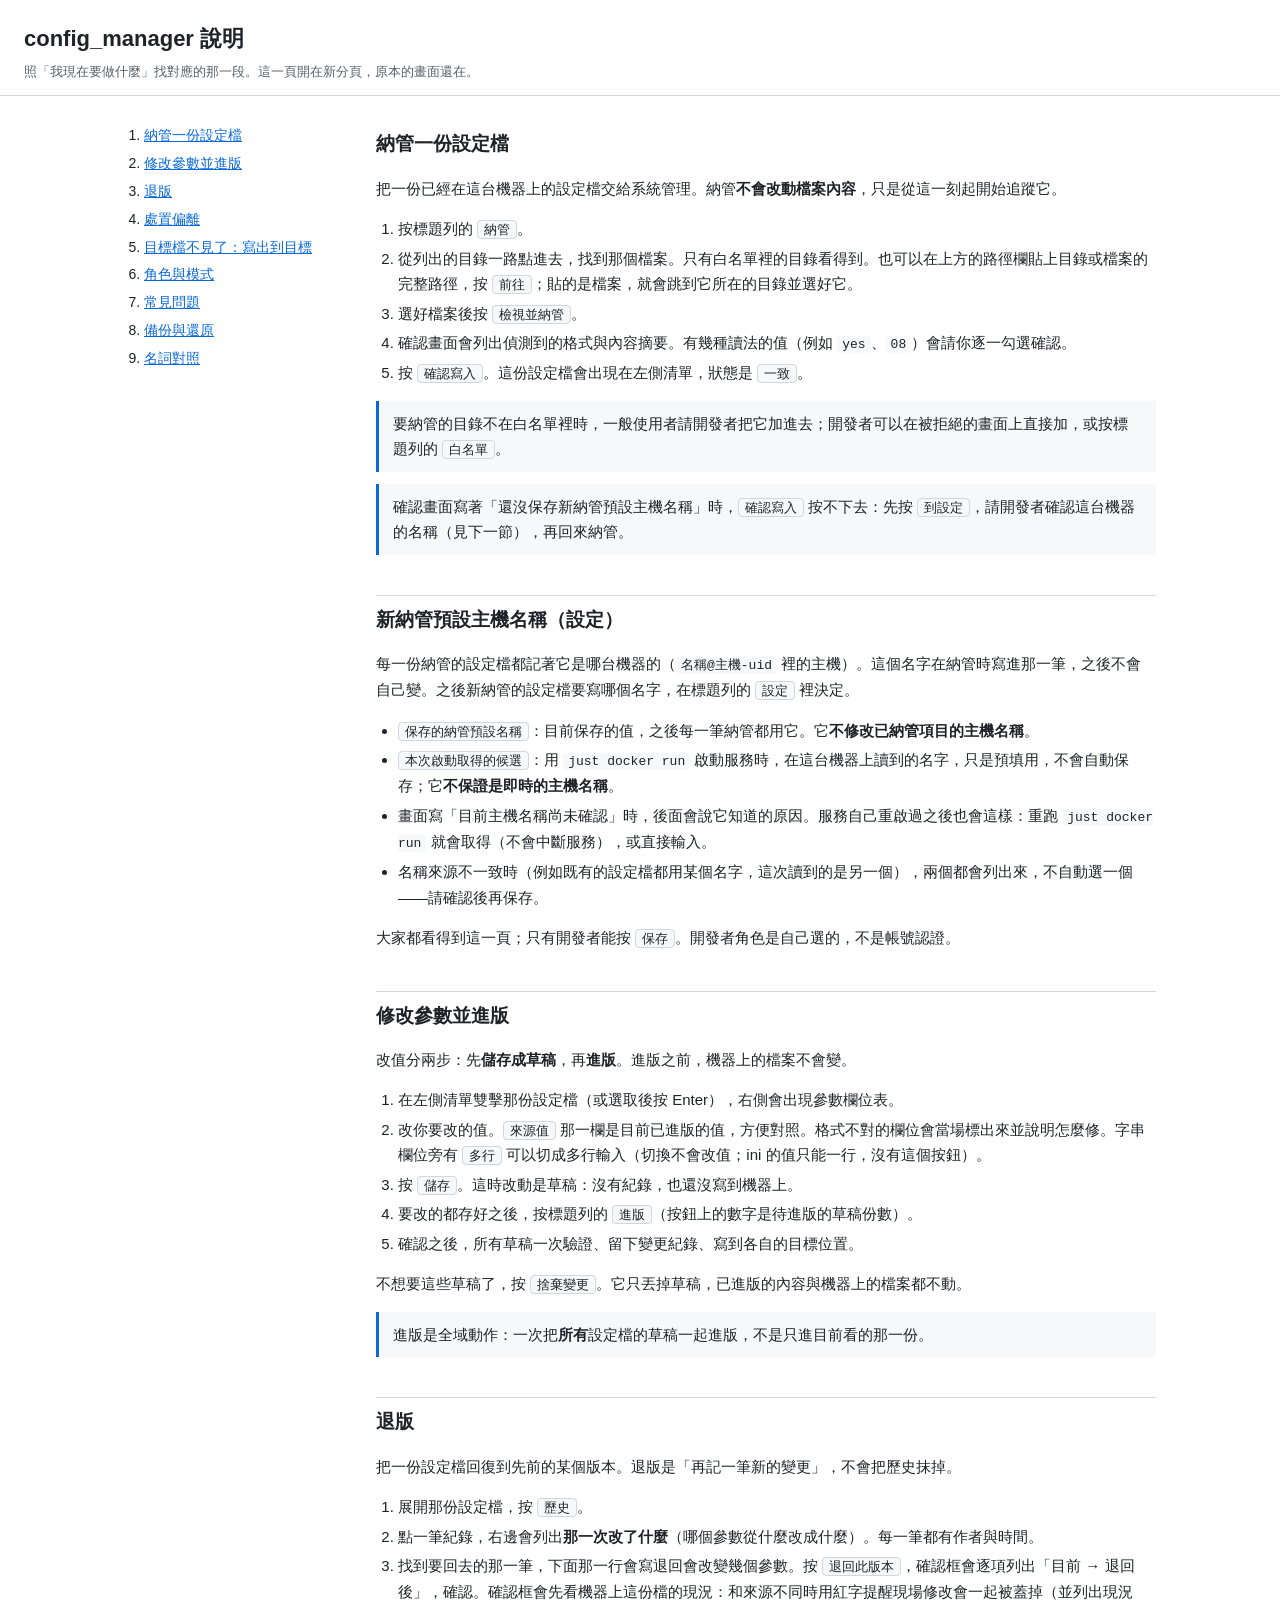
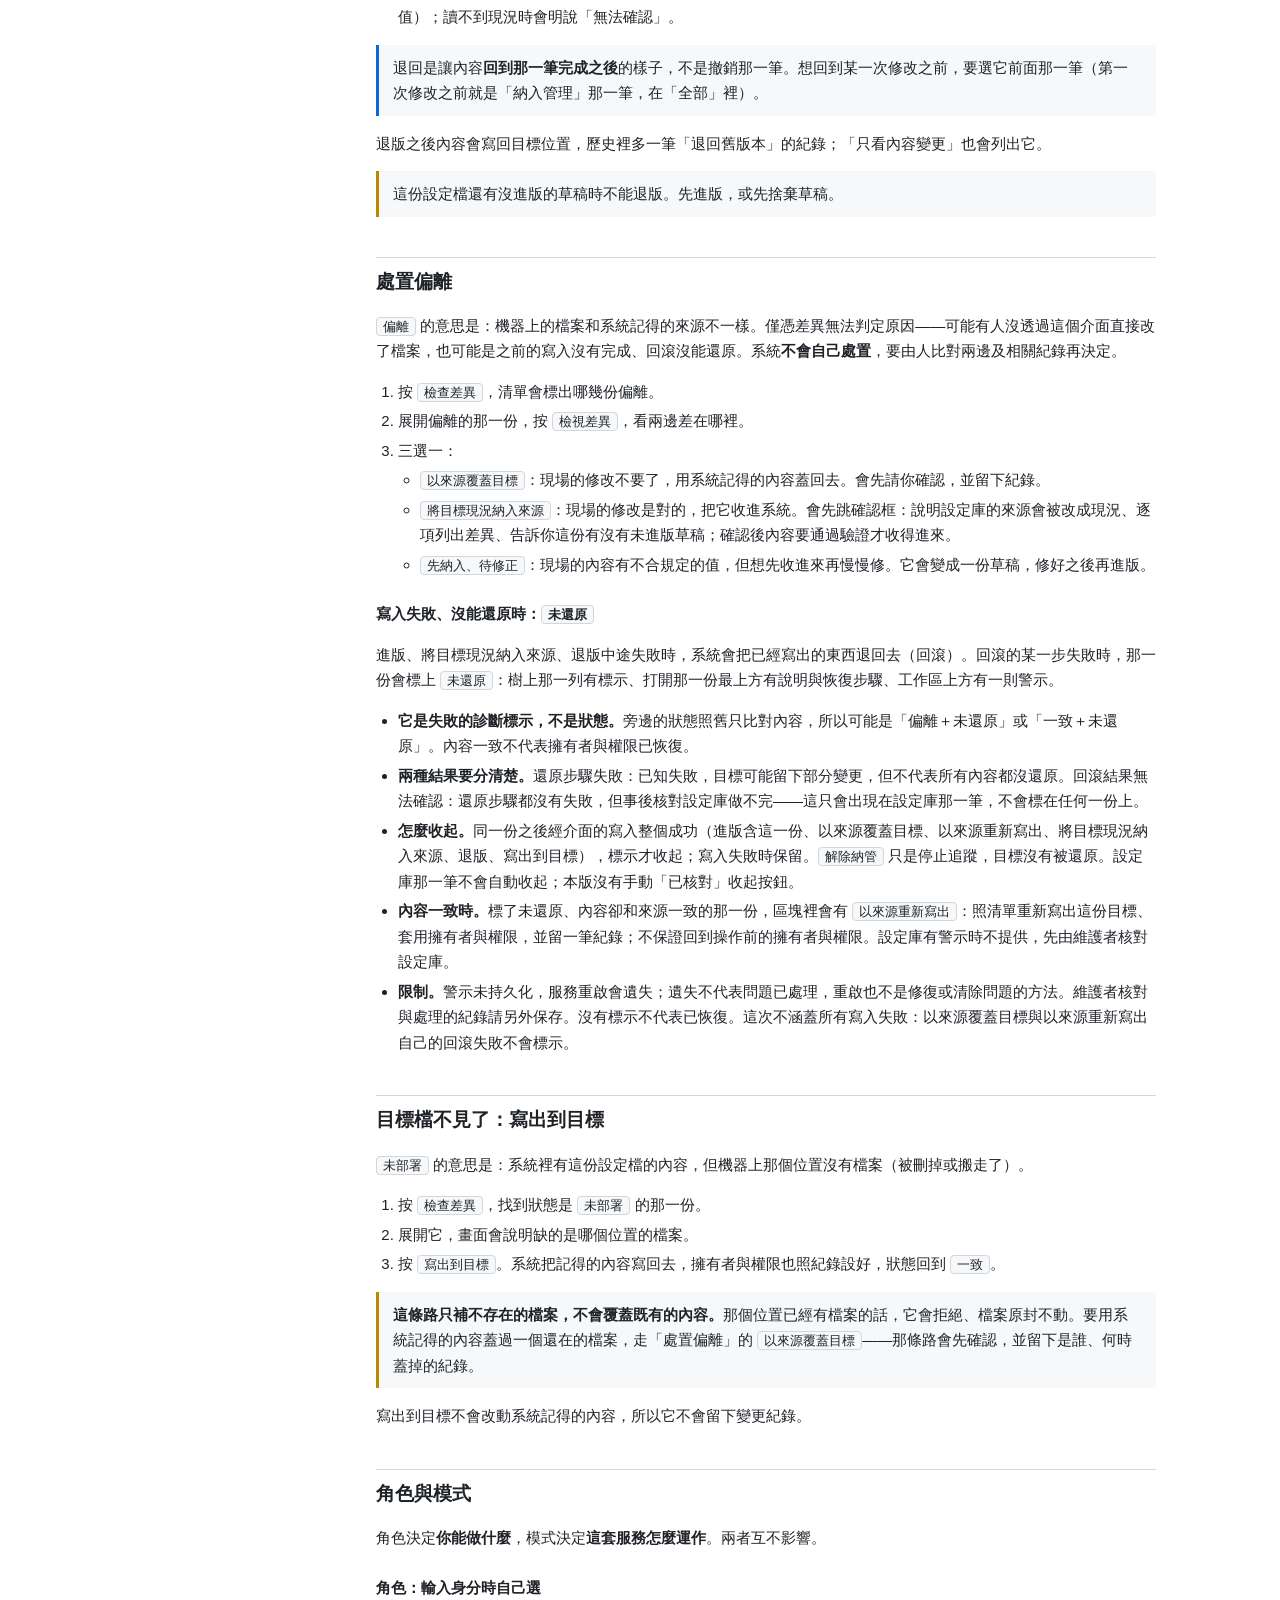
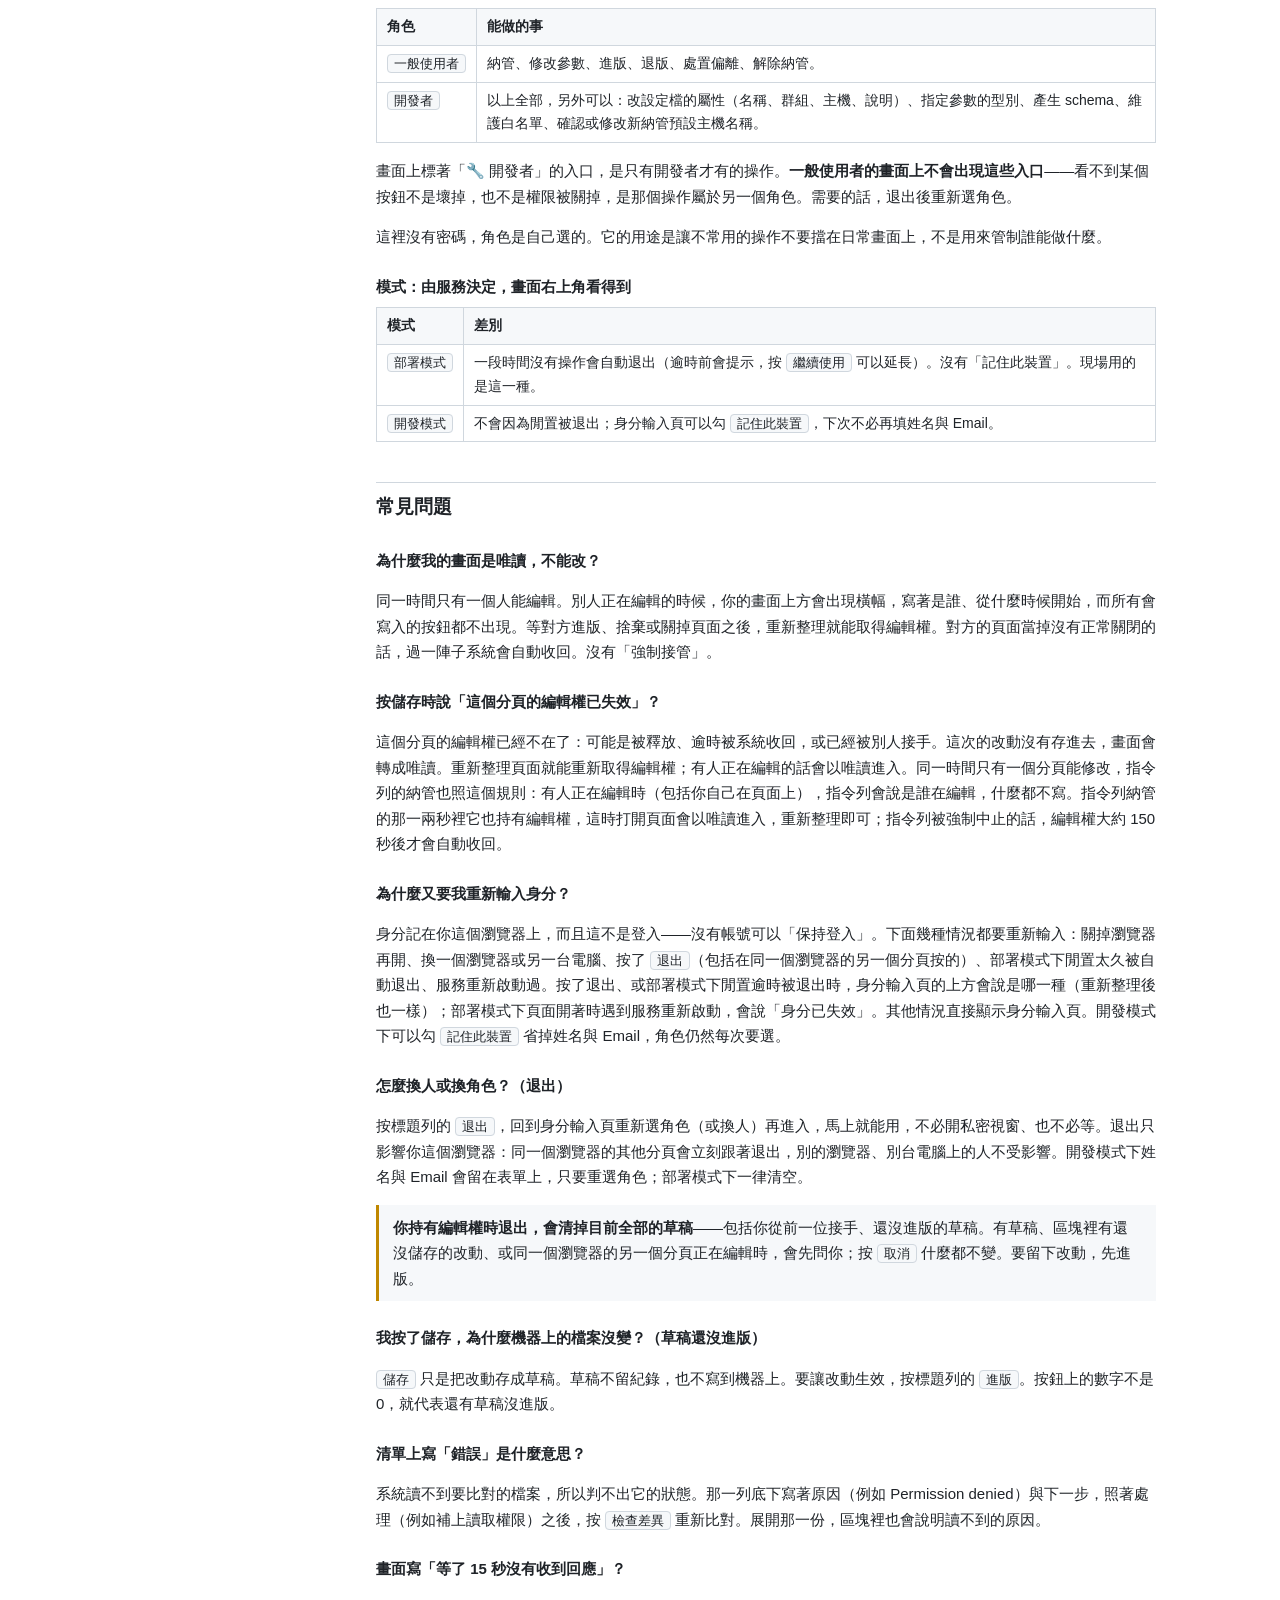
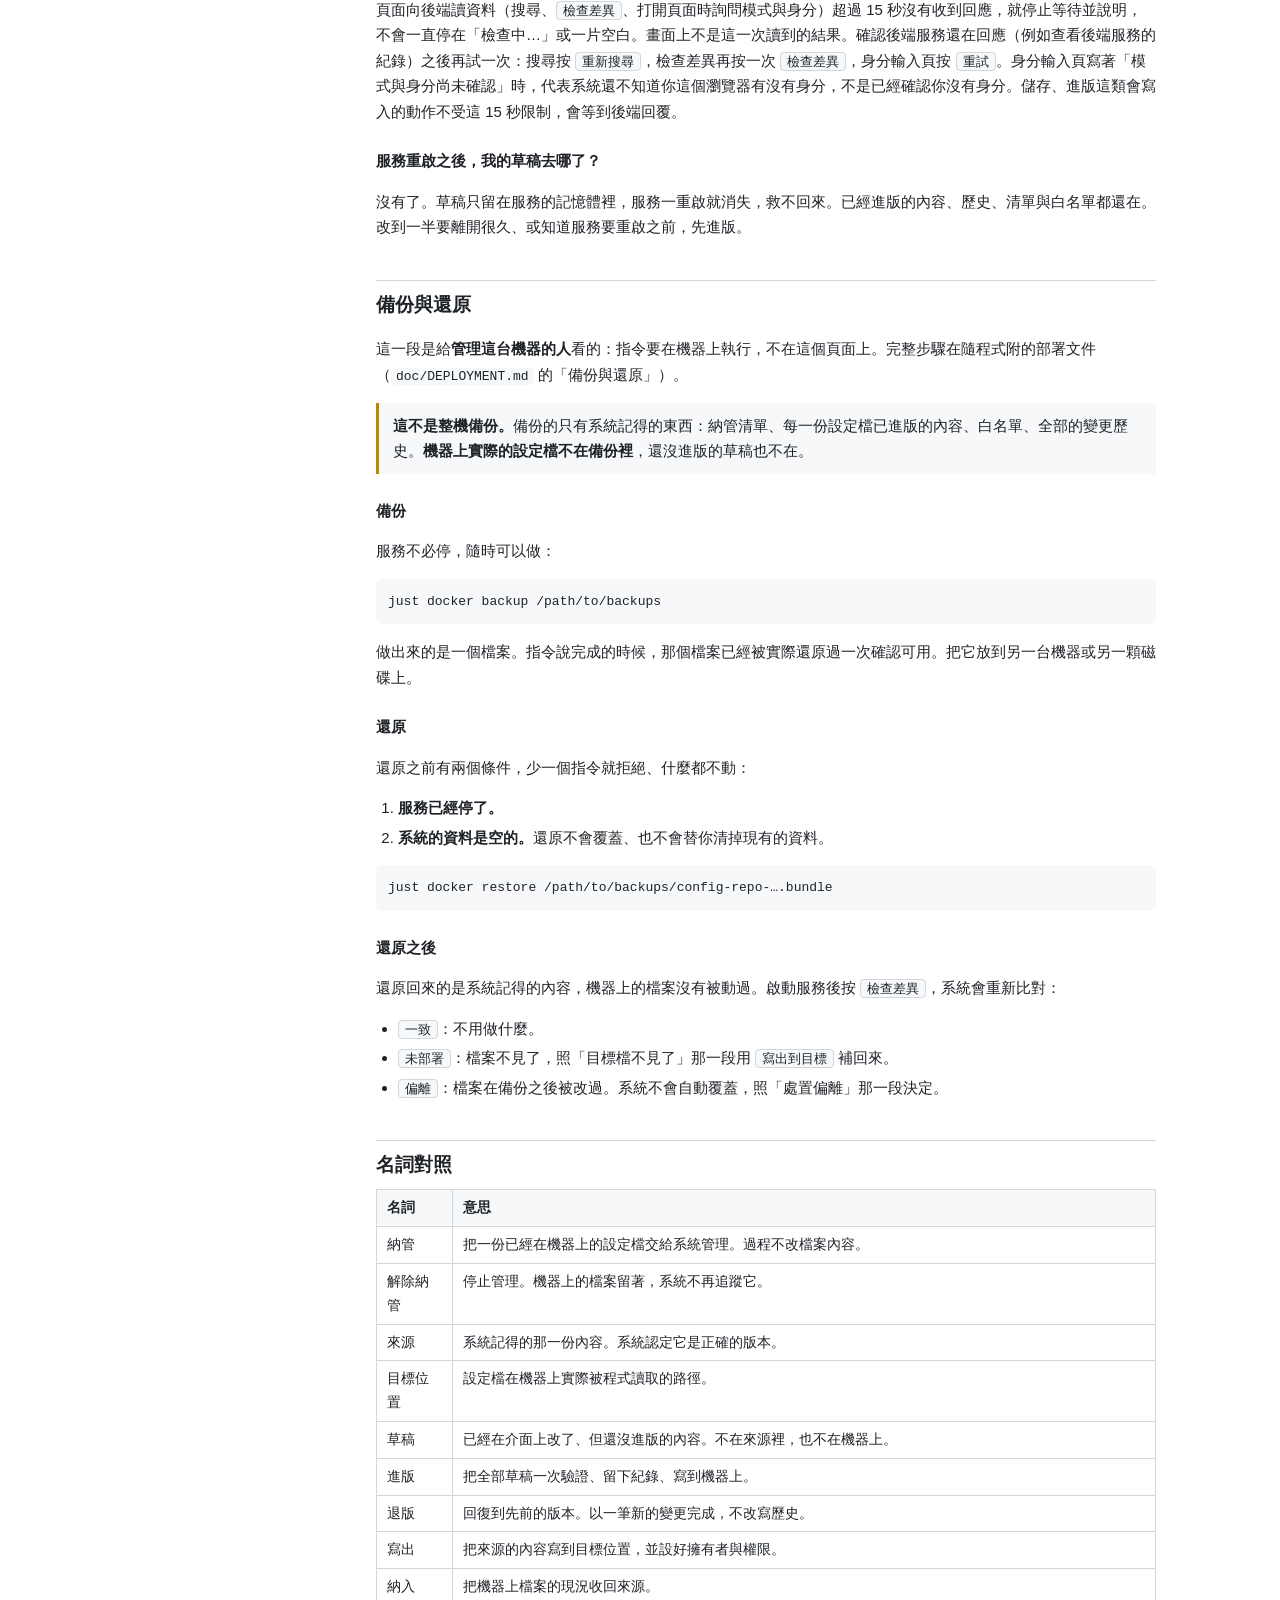
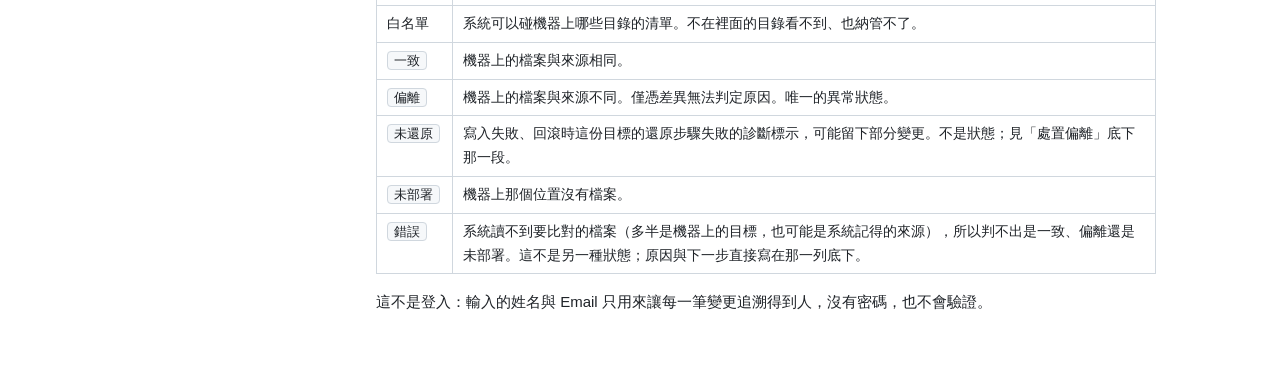
==== src/config_manager/web/help.html @ 5e5b3481 "docs(host-name): 部署步驟、介面元素、用語、說明頁與人工驗證清單照新納管預設主機名稱改寫（#385）" ====
<!doctype html>
<html lang="zh-Hant">
<head>
<meta charset="utf-8">
<meta name="viewport" content="width=device-width, initial-scale=1">
<title>config_manager 說明</title>
<!--
  說明頁（#54）。與 index.html 放在同一個目錄、由同一個前端服務供應、隨映像一起發布。

  **這一頁不載入任何外部資源**——沒有外部的樣式、字型、腳本或圖片，也沒有指向外部的連結。現場的
  機器不一定連得出去，而說明是在出狀況的時候才會被打開的東西。也沒有腳本：它只是文字。

  介面上的字（按鈕、狀態、欄位名）一律包在 class="ui" 裡。test/pytest/system/test_web.py 會把
  它們逐一對回 index.html——介面改了字而這裡沒跟上，那一則規格會紅。改 index.html 的按鈕文字時，
  這裡要一起改。
-->
<style>
  :root { --ink: #1f2328; --muted: #57606a; --line: #d0d7de; --soft: #f6f8fa; --accent: #0969da; }
  * { box-sizing: border-box; }
  body {
    margin: 0; color: var(--ink); background: #fff;
    font: 15px/1.7 -apple-system, "PingFang TC", "Noto Sans TC", "Microsoft JhengHei", sans-serif;
  }
  header { padding: 20px 24px 12px; border-bottom: 1px solid var(--line); }
  header h1 { margin: 0 0 4px; font-size: 22px; }
  header p { margin: 0; color: var(--muted); font-size: 13px; }
  .layout { display: flex; gap: 32px; max-width: 1080px; margin: 0 auto; padding: 0 24px 64px; }
  nav { flex: none; width: 220px; padding-top: 24px; }
  nav ol { position: sticky; top: 16px; margin: 0; padding: 0 0 0 20px; font-size: 14px; }
  nav li { margin: 4px 0; }
  main { flex: 1; min-width: 0; }
  h2 { margin: 40px 0 8px; padding-top: 8px; font-size: 19px; border-top: 1px solid var(--line); }
  main section:first-child h2 { border-top: 0; margin-top: 24px; }
  h3 { margin: 24px 0 6px; font-size: 15px; }
  a { color: var(--accent); }
  ol, ul { padding-left: 22px; }
  li { margin: 4px 0; }
  .ui {
    padding: 1px 6px; border: 1px solid var(--line); border-radius: 4px; background: var(--soft);
    font-size: 13px; white-space: nowrap;
  }
  code { padding: 1px 5px; border-radius: 4px; background: var(--soft); font-size: 13px; }
  pre { margin: 8px 0; padding: 10px 12px; border-radius: 6px; background: var(--soft); overflow-x: auto; }
  pre code { padding: 0; background: none; }
  .note { margin: 12px 0; padding: 10px 14px; border-left: 3px solid var(--accent); background: var(--soft); }
  .warn { border-left-color: #bf8700; }
  table { border-collapse: collapse; width: 100%; margin: 8px 0; font-size: 14px; }
  th, td { padding: 6px 10px; border: 1px solid var(--line); text-align: left; vertical-align: top; }
  th { background: var(--soft); font-weight: 600; white-space: nowrap; }
  @media (max-width: 760px) { .layout { display: block; } nav { width: auto; } nav ol { position: static; } }
</style>
</head>
<body>

<header>
  <h1>config_manager 說明</h1>
  <p>照「我現在要做什麼」找對應的那一段。這一頁開在新分頁，原本的畫面還在。</p>
</header>

<div class="layout">

<nav aria-label="目錄">
  <ol>
    <li><a href="#onboard">納管一份設定檔</a></li>
    <li><a href="#edit">修改參數並進版</a></li>
    <li><a href="#revert">退版</a></li>
    <li><a href="#drift">處置偏離</a></li>
    <li><a href="#write-out">目標檔不見了：寫出到目標</a></li>
    <li><a href="#roles">角色與模式</a></li>
    <li><a href="#faq">常見問題</a></li>
    <li><a href="#backup">備份與還原</a></li>
    <li><a href="#glossary">名詞對照</a></li>
  </ol>
</nav>

<main>

<section id="onboard">
<h2>納管一份設定檔</h2>
<p>把一份已經在這台機器上的設定檔交給系統管理。納管<strong>不會改動檔案內容</strong>，只是從這一刻起開始追蹤它。</p>
<ol>
  <li>按標題列的 <span class="ui">納管</span>。</li>
  <li>從列出的目錄一路點進去，找到那個檔案。只有白名單裡的目錄看得到。也可以在上方的路徑欄貼上目錄或檔案的完整路徑，按 <span class="ui">前往</span>；貼的是檔案，就會跳到它所在的目錄並選好它。</li>
  <li>選好檔案後按 <span class="ui">檢視並納管</span>。</li>
  <li>確認畫面會列出偵測到的格式與內容摘要。有幾種讀法的值（例如 <code>yes</code>、<code>08</code>）會請你逐一勾選確認。</li>
  <li>按 <span class="ui">確認寫入</span>。這份設定檔會出現在左側清單，狀態是 <span class="ui">一致</span>。</li>
</ol>
<p class="note">要納管的目錄不在白名單裡時，一般使用者請開發者把它加進去；開發者可以在被拒絕的畫面上直接加，或按標題列的 <span class="ui">白名單</span>。</p>
<p class="note">確認畫面寫著「還沒保存新納管預設主機名稱」時，<span class="ui">確認寫入</span> 按不下去：先按 <span class="ui">到設定</span>，請開發者確認這台機器的名稱（見下一節），再回來納管。</p>
</section>

<section id="host-name">
<h2>新納管預設主機名稱（設定）</h2>
<p>每一份納管的設定檔都記著它是哪台機器的（<code>名稱@主機-uid</code> 裡的主機）。這個名字在納管時寫進那一筆，之後不會自己變。之後新納管的設定檔要寫哪個名字，在標題列的 <span class="ui">設定</span> 裡決定。</p>
<ul>
  <li><span class="ui">保存的納管預設名稱</span>：目前保存的值，之後每一筆納管都用它。它<strong>不修改已納管項目的主機名稱</strong>。</li>
  <li><span class="ui">本次啟動取得的候選</span>：用 <code>just docker run</code> 啟動服務時，在這台機器上讀到的名字，只是預填用，不會自動保存；它<strong>不保證是即時的主機名稱</strong>。</li>
  <li>畫面寫「目前主機名稱尚未確認」時，後面會說它知道的原因。服務自己重啟過之後也會這樣：重跑 <code>just docker run</code> 就會取得（不會中斷服務），或直接輸入。</li>
  <li>名稱來源不一致時（例如既有的設定檔都用某個名字，這次讀到的是另一個），兩個都會列出來，不自動選一個——請確認後再保存。</li>
</ul>
<p>大家都看得到這一頁；只有開發者能按 <span class="ui">保存</span>。開發者角色是自己選的，不是帳號認證。</p>
</section>

<section id="edit">
<h2>修改參數並進版</h2>
<p>改值分兩步：先<strong>儲存成草稿</strong>，再<strong>進版</strong>。進版之前，機器上的檔案不會變。</p>
<ol>
  <li>在左側清單雙擊那份設定檔（或選取後按 Enter），右側會出現參數欄位表。</li>
  <li>改你要改的值。<span class="ui">來源值</span> 那一欄是目前已進版的值，方便對照。格式不對的欄位會當場標出來並說明怎麼修。字串欄位旁有 <span class="ui">多行</span> 可以切成多行輸入（切換不會改值；ini 的值只能一行，沒有這個按鈕）。</li>
  <li>按 <span class="ui">儲存</span>。這時改動是草稿：沒有紀錄，也還沒寫到機器上。</li>
  <li>要改的都存好之後，按標題列的 <span class="ui">進版</span>（按鈕上的數字是待進版的草稿份數）。</li>
  <li>確認之後，所有草稿一次驗證、留下變更紀錄、寫到各自的目標位置。</li>
</ol>
<p>不想要這些草稿了，按 <span class="ui">捨棄變更</span>。它只丟掉草稿，已進版的內容與機器上的檔案都不動。</p>
<p class="note">進版是全域動作：一次把<strong>所有</strong>設定檔的草稿一起進版，不是只進目前看的那一份。</p>
</section>

<section id="revert">
<h2>退版</h2>
<p>把一份設定檔回復到先前的某個版本。退版是「再記一筆新的變更」，不會把歷史抹掉。</p>
<ol>
  <li>展開那份設定檔，按 <span class="ui">歷史</span>。</li>
  <li>點一筆紀錄，右邊會列出<strong>那一次改了什麼</strong>（哪個參數從什麼改成什麼）。每一筆都有作者與時間。</li>
  <li>找到要回去的那一筆，下面那一行會寫退回會改變幾個參數。按 <span class="ui">退回此版本</span>，確認框會逐項列出「目前 → 退回後」，確認。確認框會先看機器上這份檔的現況：和來源不同時用紅字提醒現場修改會一起被蓋掉（並列出現況值）；讀不到現況時會明說「無法確認」。</li>
</ol>
<p class="note">退回是讓內容<strong>回到那一筆完成之後</strong>的樣子，不是撤銷那一筆。想回到某一次修改之前，要選它前面那一筆（第一次修改之前就是「納入管理」那一筆，在「全部」裡）。</p>
<p>退版之後內容會寫回目標位置，歷史裡多一筆「退回舊版本」的紀錄；「只看內容變更」也會列出它。</p>
<p class="note warn">這份設定檔還有沒進版的草稿時不能退版。先進版，或先捨棄草稿。</p>
</section>

<section id="drift">
<h2>處置偏離</h2>
<p><span class="ui">偏離</span> 的意思是：機器上的檔案和系統記得的來源不一樣。僅憑差異無法判定原因——可能有人沒透過這個介面直接改了檔案，也可能是之前的寫入沒有完成、回滾沒能還原。系統<strong>不會自己處置</strong>，要由人比對兩邊及相關紀錄再決定。</p>
<ol>
  <li>按 <span class="ui">檢查差異</span>，清單會標出哪幾份偏離。</li>
  <li>展開偏離的那一份，按 <span class="ui">檢視差異</span>，看兩邊差在哪裡。</li>
  <li>三選一：
    <ul>
      <li><span class="ui">以來源覆蓋目標</span>：現場的修改不要了，用系統記得的內容蓋回去。會先請你確認，並留下紀錄。</li>
      <li><span class="ui">將目標現況納入來源</span>：現場的修改是對的，把它收進系統。會先跳確認框：說明設定庫的來源會被改成現況、逐項列出差異、告訴你這份有沒有未進版草稿；確認後內容要通過驗證才收得進來。</li>
      <li><span class="ui">先納入、待修正</span>：現場的內容有不合規定的值，但想先收進來再慢慢修。它會變成一份草稿，修好之後再進版。</li>
    </ul>
  </li>
</ol>

<h3 id="left-behind">寫入失敗、沒能還原時：<span class="ui">未還原</span></h3>
<p>進版、將目標現況納入來源、退版中途失敗時，系統會把已經寫出的東西退回去（回滾）。回滾的某一步失敗時，那一份會標上 <span class="ui">未還原</span>：樹上那一列有標示、打開那一份最上方有說明與恢復步驟、工作區上方有一則警示。</p>
<ul>
  <li><strong>它是失敗的診斷標示，不是狀態。</strong>旁邊的狀態照舊只比對內容，所以可能是「偏離＋未還原」或「一致＋未還原」。內容一致不代表擁有者與權限已恢復。</li>
  <li><strong>兩種結果要分清楚。</strong>還原步驟失敗：已知失敗，目標可能留下部分變更，但不代表所有內容都沒還原。回滾結果無法確認：還原步驟都沒有失敗，但事後核對設定庫做不完——這只會出現在設定庫那一筆，不會標在任何一份上。</li>
  <li><strong>怎麼收起。</strong>同一份之後經介面的寫入整個成功（進版含這一份、以來源覆蓋目標、以來源重新寫出、將目標現況納入來源、退版、寫出到目標），標示才收起；寫入失敗時保留。<span class="ui">解除納管</span> 只是停止追蹤，目標沒有被還原。設定庫那一筆不會自動收起；本版沒有手動「已核對」收起按鈕。</li>
  <li><strong>內容一致時。</strong>標了未還原、內容卻和來源一致的那一份，區塊裡會有 <span class="ui">以來源重新寫出</span>：照清單重新寫出這份目標、套用擁有者與權限，並留一筆紀錄；不保證回到操作前的擁有者與權限。設定庫有警示時不提供，先由維護者核對設定庫。</li>
  <li><strong>限制。</strong>警示未持久化，服務重啟會遺失；遺失不代表問題已處理，重啟也不是修復或清除問題的方法。維護者核對與處理的紀錄請另外保存。沒有標示不代表已恢復。這次不涵蓋所有寫入失敗：以來源覆蓋目標與以來源重新寫出自己的回滾失敗不會標示。</li>
</ul>
</section>

<section id="write-out">
<h2>目標檔不見了：寫出到目標</h2>
<p><span class="ui">未部署</span> 的意思是：系統裡有這份設定檔的內容，但機器上那個位置沒有檔案（被刪掉或搬走了）。</p>
<ol>
  <li>按 <span class="ui">檢查差異</span>，找到狀態是 <span class="ui">未部署</span> 的那一份。</li>
  <li>展開它，畫面會說明缺的是哪個位置的檔案。</li>
  <li>按 <span class="ui">寫出到目標</span>。系統把記得的內容寫回去，擁有者與權限也照紀錄設好，狀態回到 <span class="ui">一致</span>。</li>
</ol>
<p class="note warn"><strong>這條路只補不存在的檔案，不會覆蓋既有的內容。</strong>那個位置已經有檔案的話，它會拒絕、檔案原封不動。要用系統記得的內容蓋過一個還在的檔案，走「處置偏離」的 <span class="ui">以來源覆蓋目標</span>——那條路會先確認，並留下是誰、何時蓋掉的紀錄。</p>
<p>寫出到目標不會改動系統記得的內容，所以它不會留下變更紀錄。</p>
</section>

<section id="roles">
<h2>角色與模式</h2>
<p>角色決定<strong>你能做什麼</strong>，模式決定<strong>這套服務怎麼運作</strong>。兩者互不影響。</p>

<h3>角色：輸入身分時自己選</h3>
<table>
  <tr><th>角色</th><th>能做的事</th></tr>
  <tr><td><span class="ui">一般使用者</span></td><td>納管、修改參數、進版、退版、處置偏離、解除納管。</td></tr>
  <tr><td><span class="ui">開發者</span></td><td>以上全部，另外可以：改設定檔的屬性（名稱、群組、主機、說明）、指定參數的型別、產生 schema、維護白名單、確認或修改新納管預設主機名稱。</td></tr>
</table>
<p>畫面上標著「🔧 開發者」的入口，是只有開發者才有的操作。<strong>一般使用者的畫面上不會出現這些入口</strong>——看不到某個按鈕不是壞掉，也不是權限被關掉，是那個操作屬於另一個角色。需要的話，退出後重新選角色。</p>
<p>這裡沒有密碼，角色是自己選的。它的用途是讓不常用的操作不要擋在日常畫面上，不是用來管制誰能做什麼。</p>

<h3>模式：由服務決定，畫面右上角看得到</h3>
<table>
  <tr><th>模式</th><th>差別</th></tr>
  <tr><td><span class="ui">部署模式</span></td><td>一段時間沒有操作會自動退出（逾時前會提示，按 <span class="ui">繼續使用</span> 可以延長）。沒有「記住此裝置」。現場用的是這一種。</td></tr>
  <tr><td><span class="ui">開發模式</span></td><td>不會因為閒置被退出；身分輸入頁可以勾 <span class="ui">記住此裝置</span>，下次不必再填姓名與 Email。</td></tr>
</table>
</section>

<section id="faq">
<h2>常見問題</h2>

<h3>為什麼我的畫面是唯讀，不能改？</h3>
<p>同一時間只有一個人能編輯。別人正在編輯的時候，你的畫面上方會出現橫幅，寫著是誰、從什麼時候開始，而所有會寫入的按鈕都不出現。等對方進版、捨棄或關掉頁面之後，重新整理就能取得編輯權。對方的頁面當掉沒有正常關閉的話，過一陣子系統會自動收回。沒有「強制接管」。</p>

<h3>按儲存時說「這個分頁的編輯權已失效」？</h3>
<p>這個分頁的編輯權已經不在了：可能是被釋放、逾時被系統收回，或已經被別人接手。這次的改動沒有存進去，畫面會轉成唯讀。重新整理頁面就能重新取得編輯權；有人正在編輯的話會以唯讀進入。同一時間只有一個分頁能修改，指令列的納管也照這個規則：有人正在編輯時（包括你自己在頁面上），指令列會說是誰在編輯，什麼都不寫。指令列納管的那一兩秒裡它也持有編輯權，這時打開頁面會以唯讀進入，重新整理即可；指令列被強制中止的話，編輯權大約 150 秒後才會自動收回。</p>

<h3>為什麼又要我重新輸入身分？</h3>
<p>身分記在你這個瀏覽器上，而且這不是登入——沒有帳號可以「保持登入」。下面幾種情況都要重新輸入：關掉瀏覽器再開、換一個瀏覽器或另一台電腦、按了 <span class="ui">退出</span>（包括在同一個瀏覽器的另一個分頁按的）、部署模式下閒置太久被自動退出、服務重新啟動過。按了退出、或部署模式下閒置逾時被退出時，身分輸入頁的上方會說是哪一種（重新整理後也一樣）；部署模式下頁面開著時遇到服務重新啟動，會說「身分已失效」。其他情況直接顯示身分輸入頁。開發模式下可以勾 <span class="ui">記住此裝置</span> 省掉姓名與 Email，角色仍然每次要選。</p>

<h3>怎麼換人或換角色？（退出）</h3>
<p>按標題列的 <span class="ui">退出</span>，回到身分輸入頁重新選角色（或換人）再進入，馬上就能用，不必開私密視窗、也不必等。退出只影響你這個瀏覽器：同一個瀏覽器的其他分頁會立刻跟著退出，別的瀏覽器、別台電腦上的人不受影響。開發模式下姓名與 Email 會留在表單上，只要重選角色；部署模式下一律清空。</p>
<p class="note warn"><strong>你持有編輯權時退出，會清掉目前全部的草稿</strong>——包括你從前一位接手、還沒進版的草稿。有草稿、區塊裡有還沒儲存的改動、或同一個瀏覽器的另一個分頁正在編輯時，會先問你；按 <span class="ui">取消</span> 什麼都不變。要留下改動，先進版。</p>

<h3>我按了儲存，為什麼機器上的檔案沒變？（草稿還沒進版）</h3>
<p><span class="ui">儲存</span> 只是把改動存成草稿。草稿不留紀錄，也不寫到機器上。要讓改動生效，按標題列的 <span class="ui">進版</span>。按鈕上的數字不是 0，就代表還有草稿沒進版。</p>

<h3>清單上寫「錯誤」是什麼意思？</h3>
<p>系統讀不到要比對的檔案，所以判不出它的狀態。那一列底下寫著原因（例如 Permission denied）與下一步，照著處理（例如補上讀取權限）之後，按 <span class="ui">檢查差異</span> 重新比對。展開那一份，區塊裡也會說明讀不到的原因。</p>

<h3>畫面寫「等了 15 秒沒有收到回應」？</h3>
<p>頁面向後端讀資料（搜尋、<span class="ui">檢查差異</span>、打開頁面時詢問模式與身分）超過 15 秒沒有收到回應，就停止等待並說明，不會一直停在「檢查中…」或一片空白。畫面上不是這一次讀到的結果。確認後端服務還在回應（例如查看後端服務的紀錄）之後再試一次：搜尋按 <span class="ui">重新搜尋</span>，檢查差異再按一次 <span class="ui">檢查差異</span>，身分輸入頁按 <span class="ui">重試</span>。身分輸入頁寫著「模式與身分尚未確認」時，代表系統還不知道你這個瀏覽器有沒有身分，不是已經確認你沒有身分。儲存、進版這類會寫入的動作不受這 15 秒限制，會等到後端回覆。</p>

<h3>服務重啟之後，我的草稿去哪了？</h3>
<p>沒有了。草稿只留在服務的記憶體裡，服務一重啟就消失，救不回來。已經進版的內容、歷史、清單與白名單都還在。改到一半要離開很久、或知道服務要重啟之前，先進版。</p>
</section>

<section id="backup">
<h2>備份與還原</h2>
<p>這一段是給<strong>管理這台機器的人</strong>看的：指令要在機器上執行，不在這個頁面上。完整步驟在隨程式附的部署文件（<code>doc/DEPLOYMENT.md</code> 的「備份與還原」）。</p>

<p class="note warn"><strong>這不是整機備份。</strong>備份的只有系統記得的東西：納管清單、每一份設定檔已進版的內容、白名單、全部的變更歷史。<strong>機器上實際的設定檔不在備份裡</strong>，還沒進版的草稿也不在。</p>

<h3>備份</h3>
<p>服務不必停，隨時可以做：</p>
<pre><code>just docker backup /path/to/backups</code></pre>
<p>做出來的是一個檔案。指令說完成的時候，那個檔案已經被實際還原過一次確認可用。把它放到另一台機器或另一顆磁碟上。</p>

<h3>還原</h3>
<p>還原之前有兩個條件，少一個指令就拒絕、什麼都不動：</p>
<ol>
  <li><strong>服務已經停了。</strong></li>
  <li><strong>系統的資料是空的。</strong>還原不會覆蓋、也不會替你清掉現有的資料。</li>
</ol>
<pre><code>just docker restore /path/to/backups/config-repo-….bundle</code></pre>

<h3>還原之後</h3>
<p>還原回來的是系統記得的內容，機器上的檔案沒有被動過。啟動服務後按 <span class="ui">檢查差異</span>，系統會重新比對：</p>
<ul>
  <li><span class="ui">一致</span>：不用做什麼。</li>
  <li><span class="ui">未部署</span>：檔案不見了，照「目標檔不見了」那一段用 <span class="ui">寫出到目標</span> 補回來。</li>
  <li><span class="ui">偏離</span>：檔案在備份之後被改過。系統不會自動覆蓋，照「處置偏離」那一段決定。</li>
</ul>
</section>

<section id="glossary">
<h2>名詞對照</h2>
<table>
  <tr><th>名詞</th><th>意思</th></tr>
  <tr><td>納管</td><td>把一份已經在機器上的設定檔交給系統管理。過程不改檔案內容。</td></tr>
  <tr><td>解除納管</td><td>停止管理。機器上的檔案留著，系統不再追蹤它。</td></tr>
  <tr><td>來源</td><td>系統記得的那一份內容。系統認定它是正確的版本。</td></tr>
  <tr><td>目標位置</td><td>設定檔在機器上實際被程式讀取的路徑。</td></tr>
  <tr><td>草稿</td><td>已經在介面上改了、但還沒進版的內容。不在來源裡，也不在機器上。</td></tr>
  <tr><td>進版</td><td>把全部草稿一次驗證、留下紀錄、寫到機器上。</td></tr>
  <tr><td>退版</td><td>回復到先前的版本。以一筆新的變更完成，不改寫歷史。</td></tr>
  <tr><td>寫出</td><td>把來源的內容寫到目標位置，並設好擁有者與權限。</td></tr>
  <tr><td>納入</td><td>把機器上檔案的現況收回來源。</td></tr>
  <tr><td>白名單</td><td>系統可以碰機器上哪些目錄的清單。不在裡面的目錄看不到、也納管不了。</td></tr>
  <tr><td><span class="ui">一致</span></td><td>機器上的檔案與來源相同。</td></tr>
  <tr><td><span class="ui">偏離</span></td><td>機器上的檔案與來源不同。僅憑差異無法判定原因。唯一的異常狀態。</td></tr>
  <tr><td><span class="ui">未還原</span></td><td>寫入失敗、回滾時這份目標的還原步驟失敗的診斷標示，可能留下部分變更。不是狀態；見「處置偏離」底下那一段。</td></tr>
  <tr><td><span class="ui">未部署</span></td><td>機器上那個位置沒有檔案。</td></tr>
  <tr><td><span class="ui">錯誤</span></td><td>系統讀不到要比對的檔案（多半是機器上的目標，也可能是系統記得的來源），所以判不出是一致、偏離還是未部署。這不是另一種狀態；原因與下一步直接寫在那一列底下。</td></tr>
</table>
<p>這不是登入：輸入的姓名與 Email 只用來讓每一筆變更追溯得到人，沒有密碼，也不會驗證。</p>
</section>

</main>
</div>

</body>
</html>
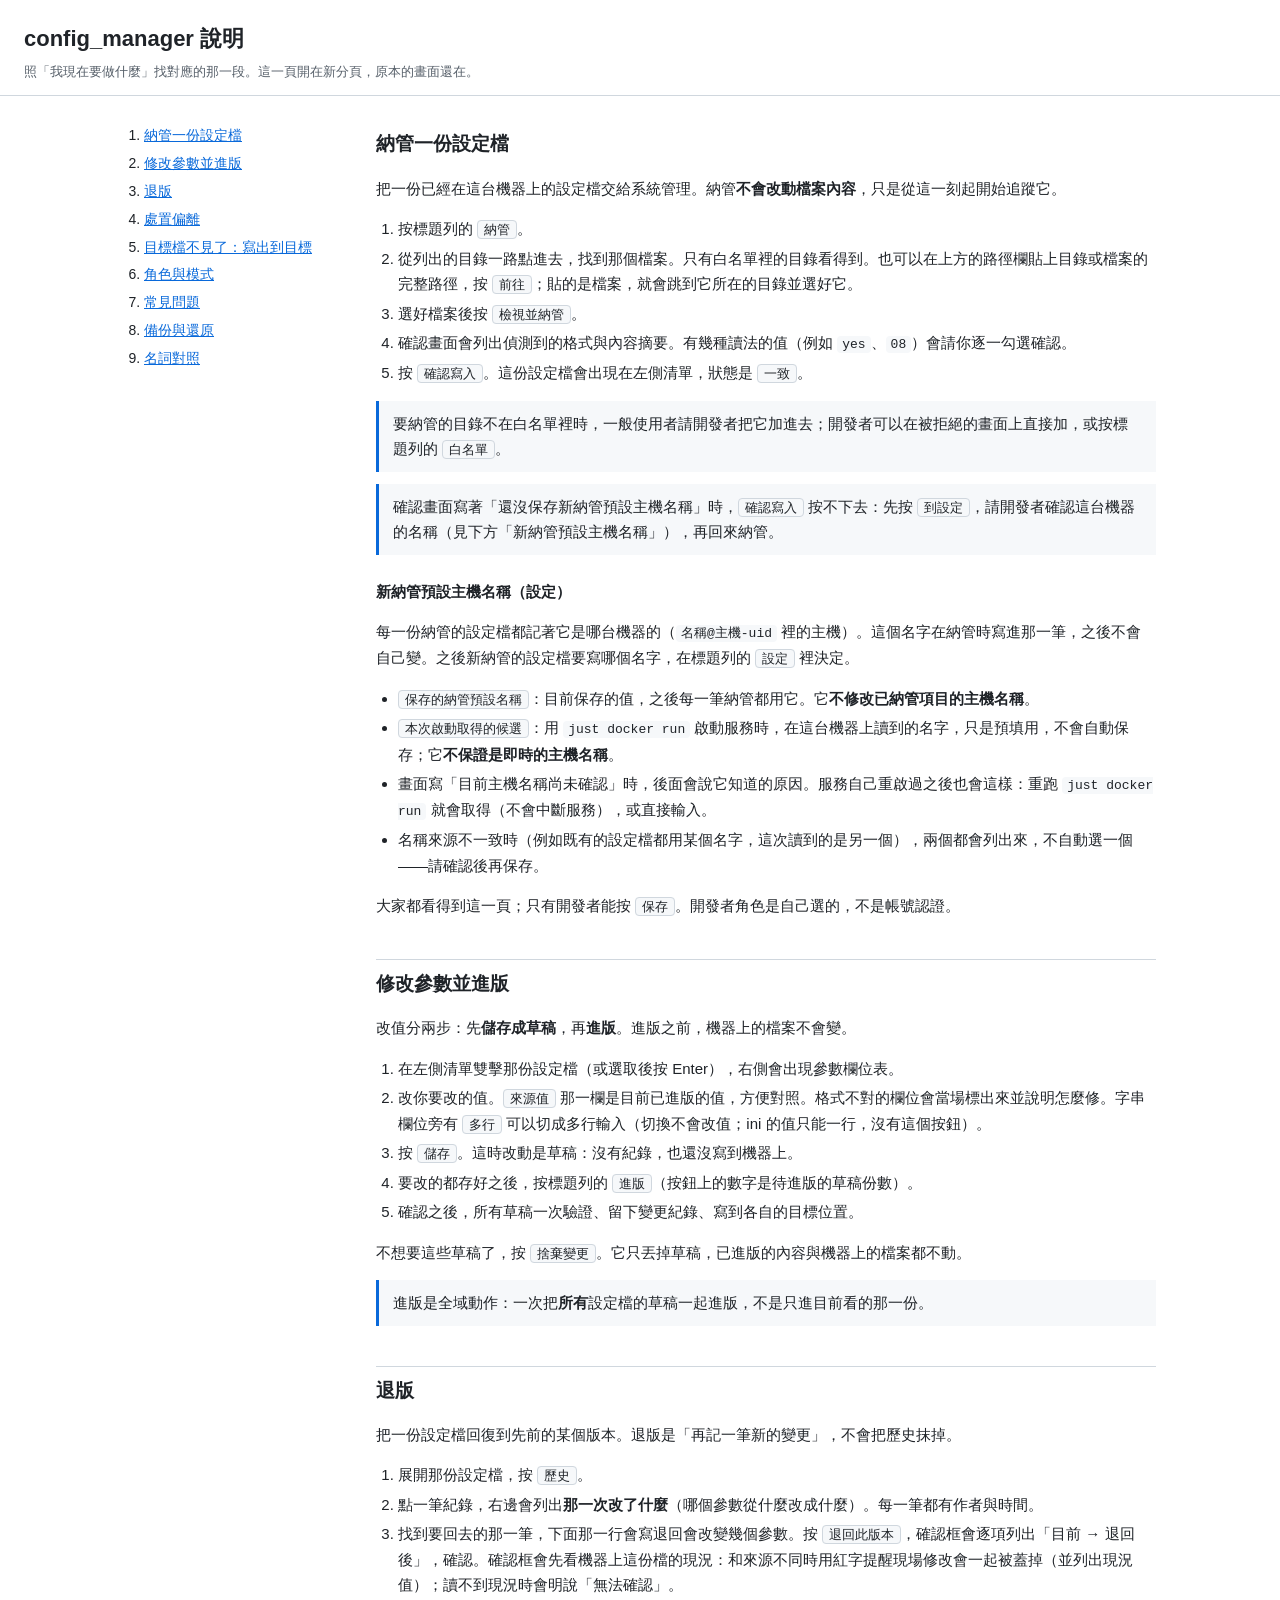
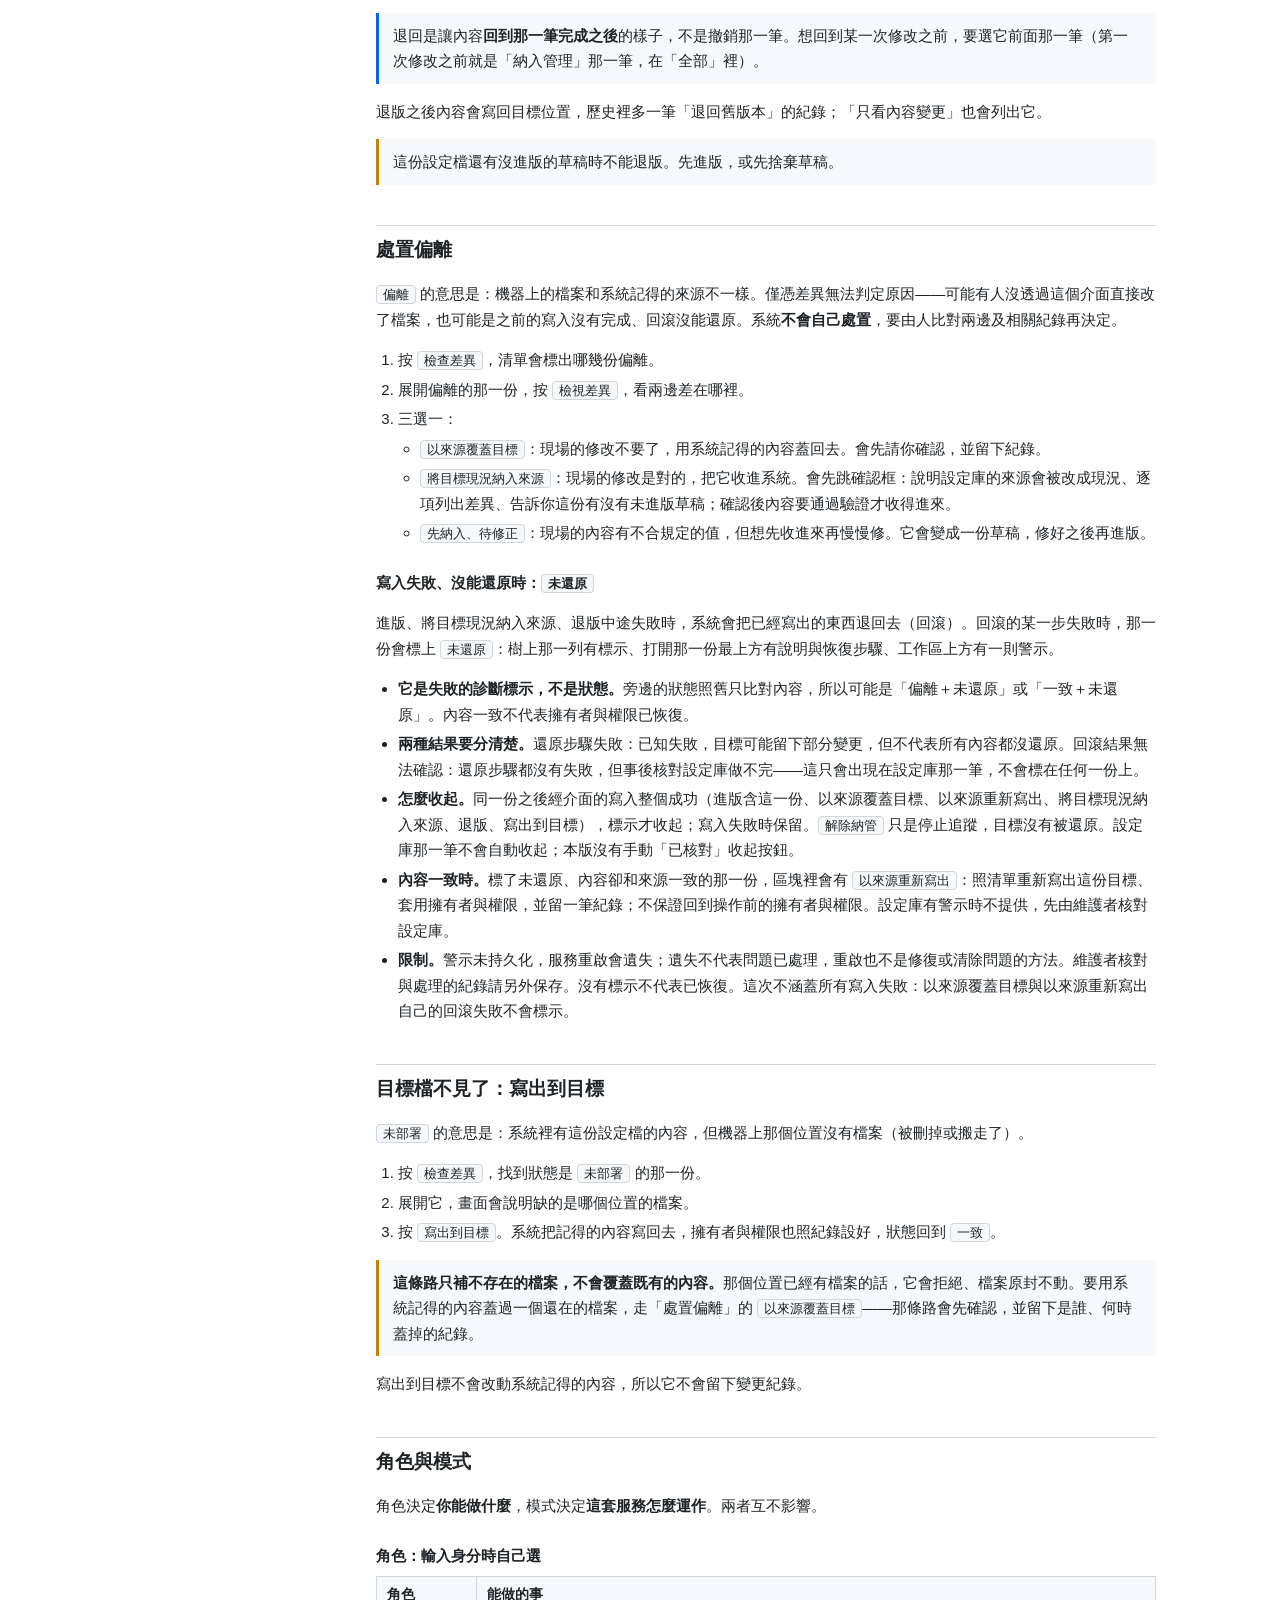
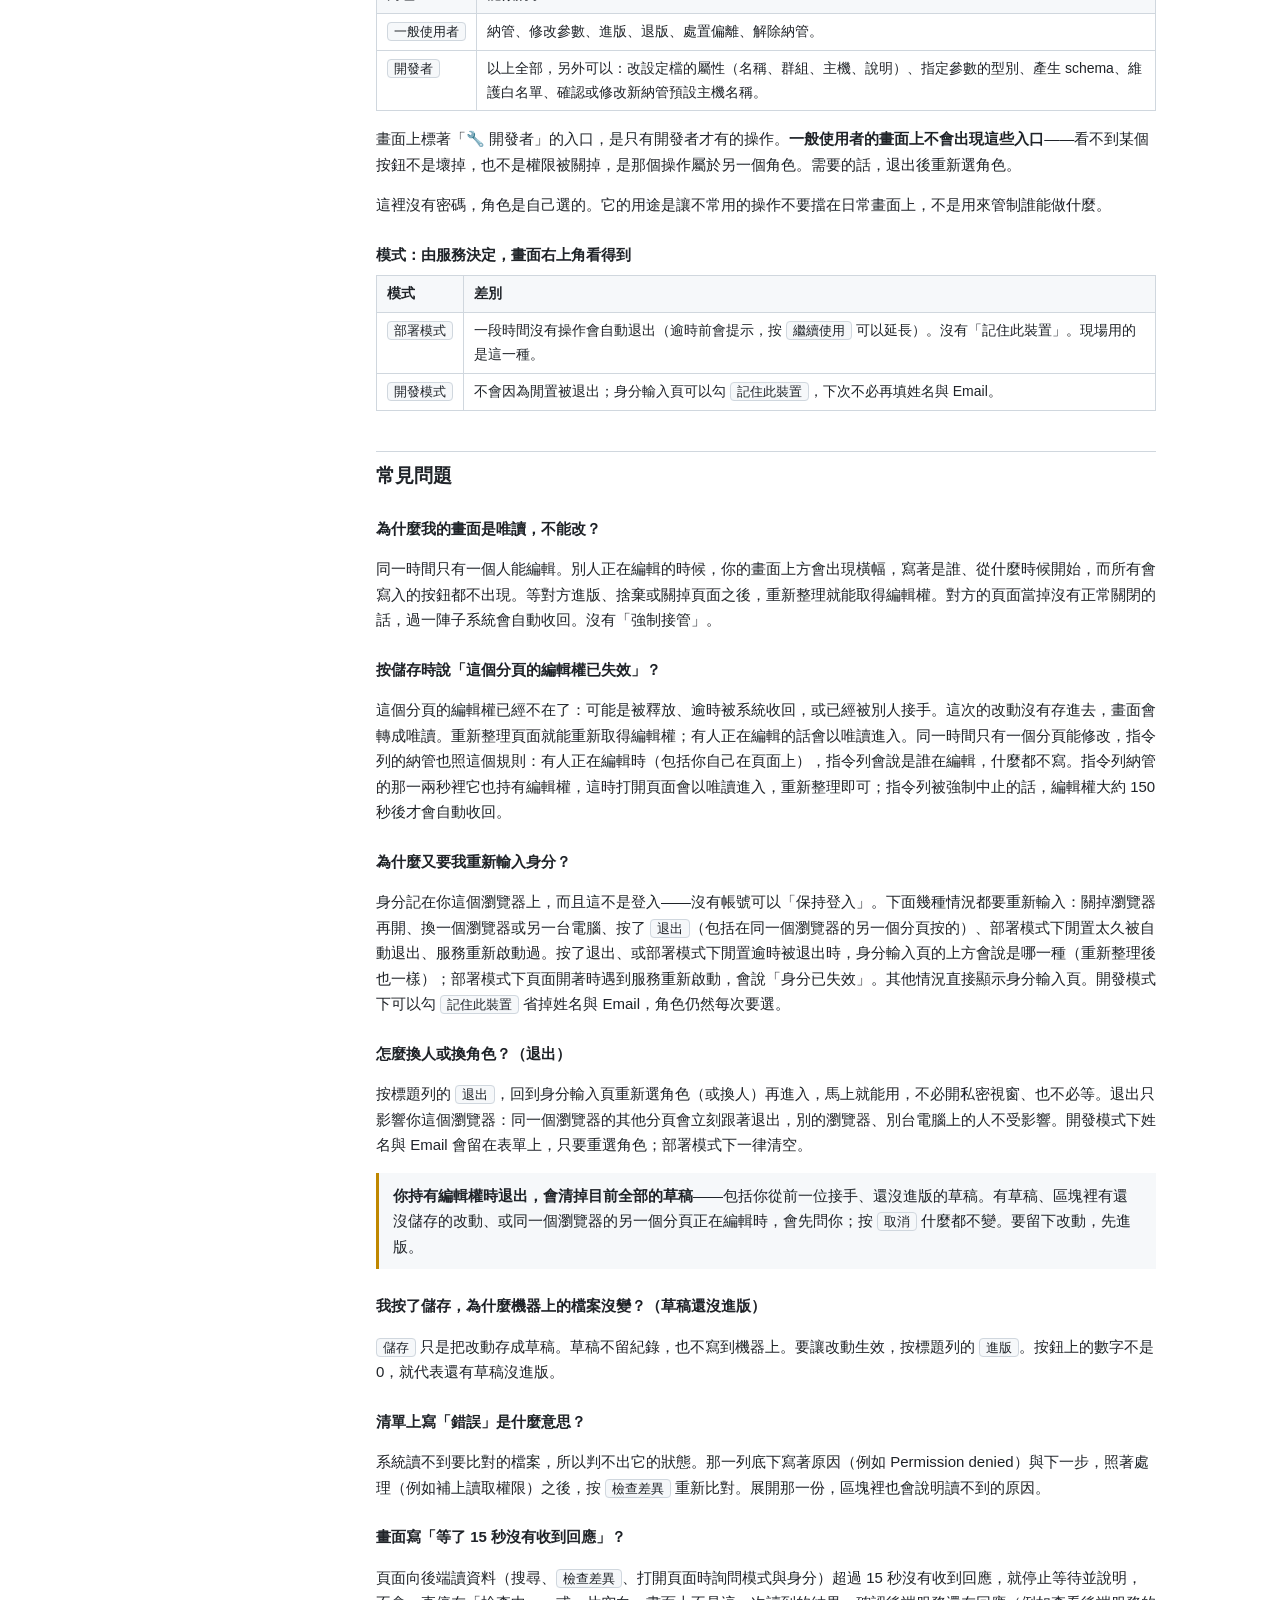
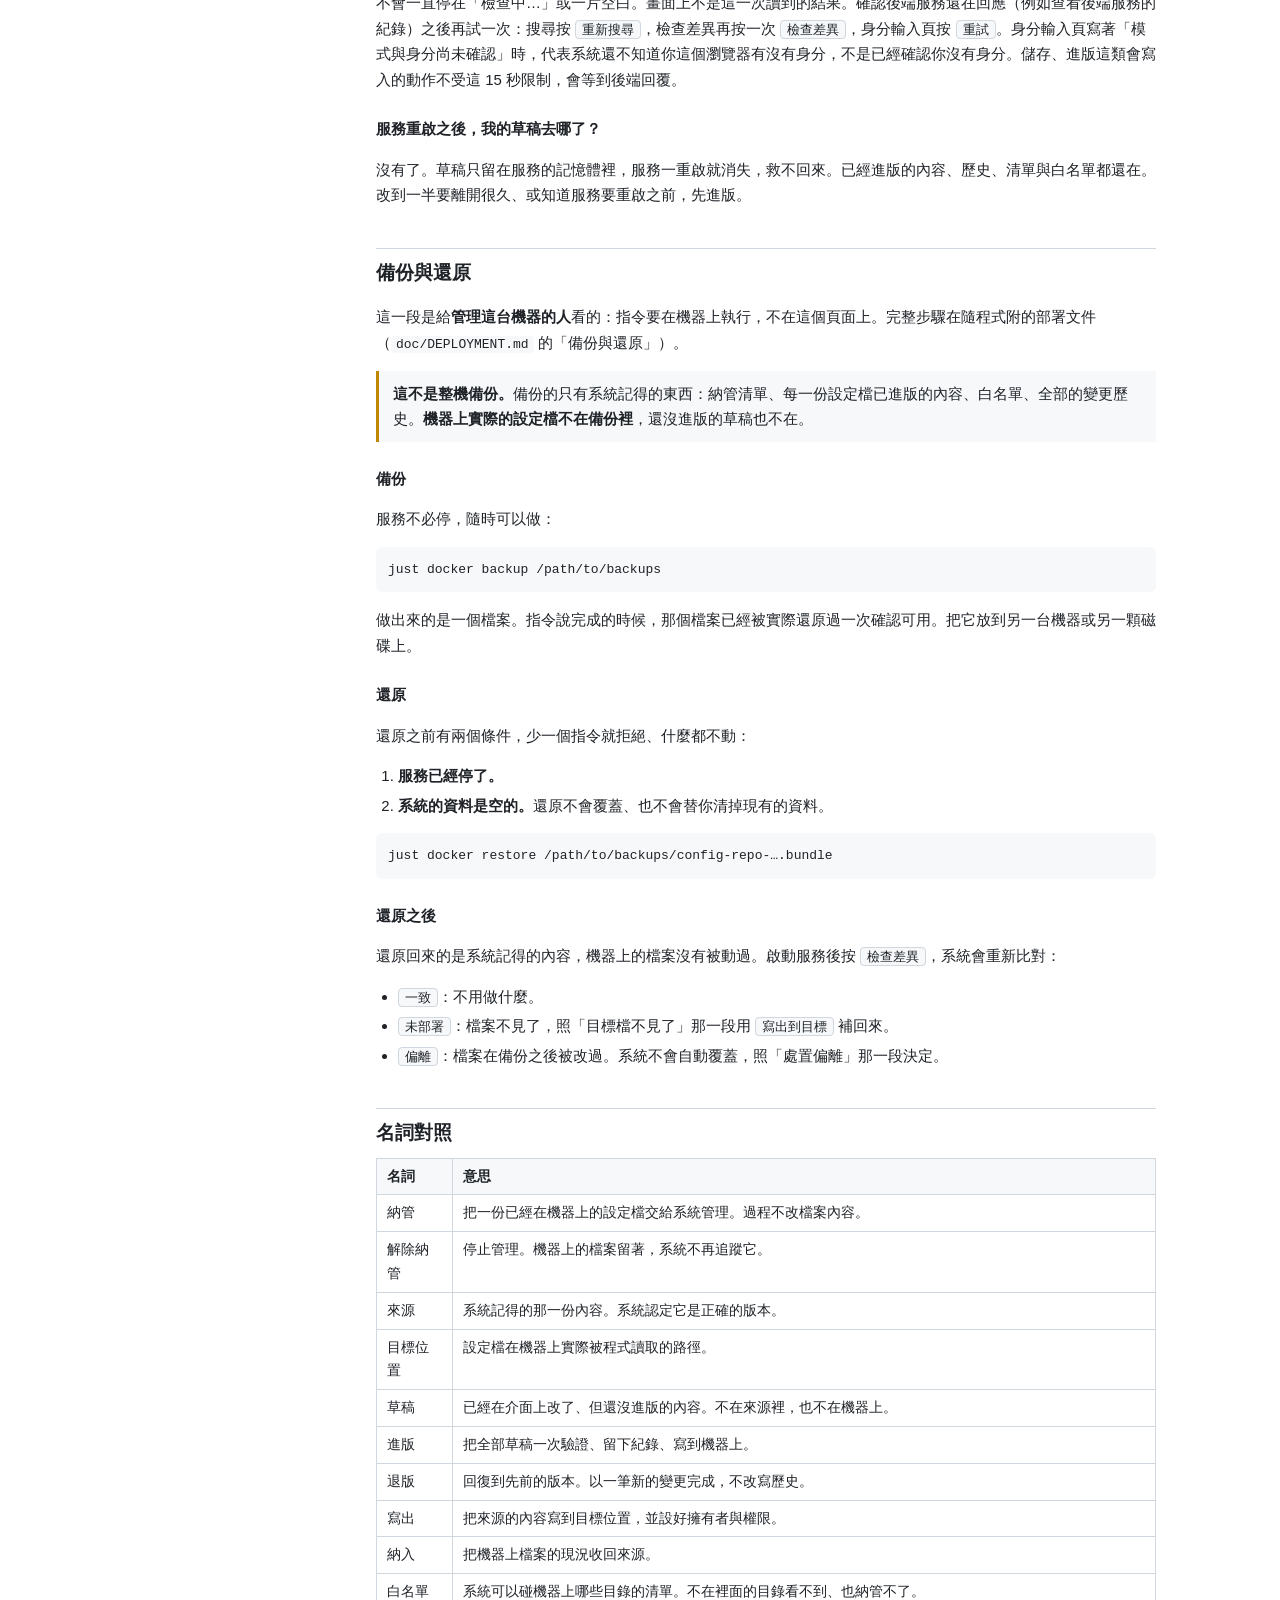
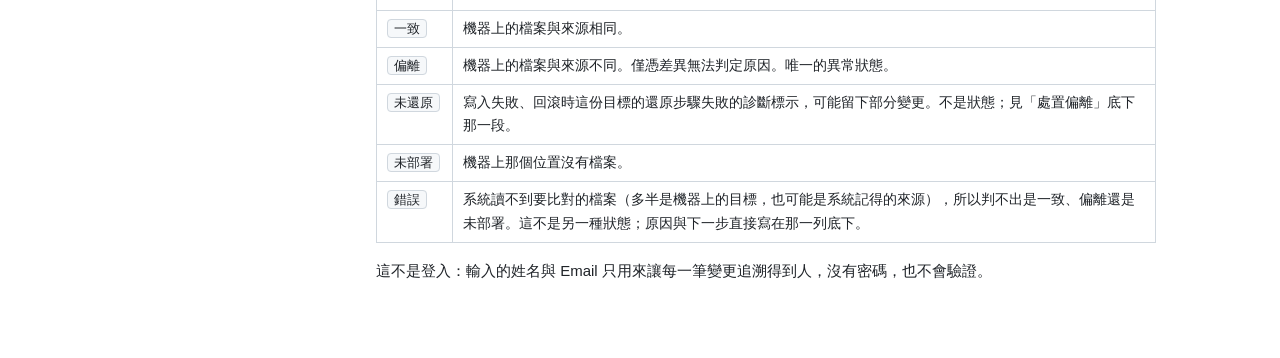
==== commit 772b850c: "docs(help): 新納管預設主機名稱放在「納管一份設定檔」底下當小節，說明頁的章節不變（#385）" ====
--- a/src/config_manager/web/help.html
+++ b/src/config_manager/web/help.html
@@ -86,11 +86,8 @@
   <li>按 <span class="ui">確認寫入</span>。這份設定檔會出現在左側清單，狀態是 <span class="ui">一致</span>。</li>
 </ol>
 <p class="note">要納管的目錄不在白名單裡時，一般使用者請開發者把它加進去；開發者可以在被拒絕的畫面上直接加，或按標題列的 <span class="ui">白名單</span>。</p>
-<p class="note">確認畫面寫著「還沒保存新納管預設主機名稱」時，<span class="ui">確認寫入</span> 按不下去：先按 <span class="ui">到設定</span>，請開發者確認這台機器的名稱（見下一節），再回來納管。</p>
-</section>
-
-<section id="host-name">
-<h2>新納管預設主機名稱（設定）</h2>
+<p class="note">確認畫面寫著「還沒保存新納管預設主機名稱」時，<span class="ui">確認寫入</span> 按不下去：先按 <span class="ui">到設定</span>，請開發者確認這台機器的名稱（見下方「新納管預設主機名稱」），再回來納管。</p>
+<h3 id="host-name">新納管預設主機名稱（設定）</h3>
 <p>每一份納管的設定檔都記著它是哪台機器的（<code>名稱@主機-uid</code> 裡的主機）。這個名字在納管時寫進那一筆，之後不會自己變。之後新納管的設定檔要寫哪個名字，在標題列的 <span class="ui">設定</span> 裡決定。</p>
 <ul>
   <li><span class="ui">保存的納管預設名稱</span>：目前保存的值，之後每一筆納管都用它。它<strong>不修改已納管項目的主機名稱</strong>。</li>
